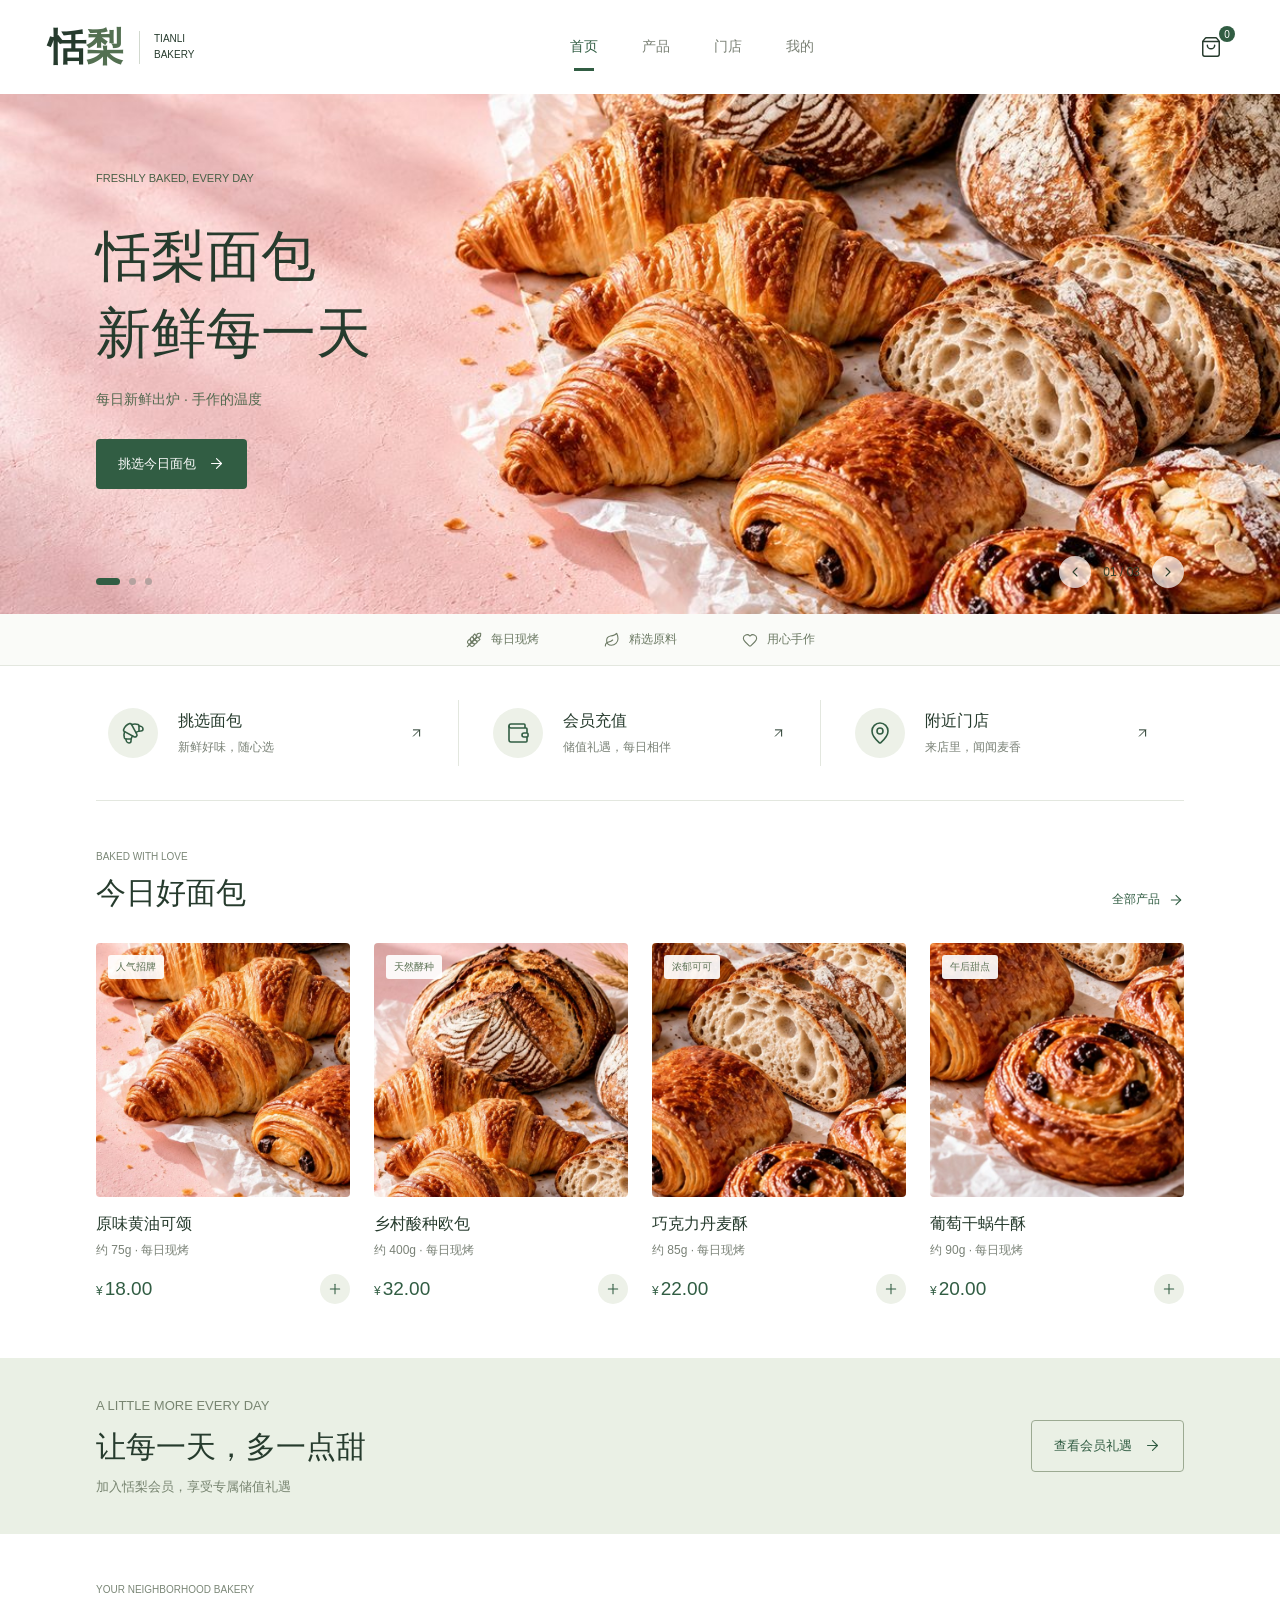
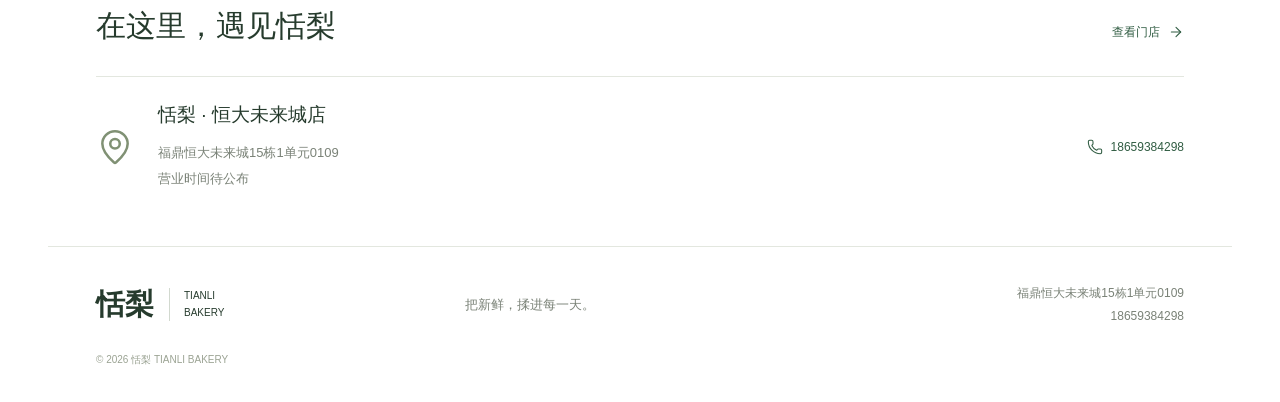
==== site/index.html @ 5294006c "Add interactive Tianli web preview and Pages deployment" ====
<!doctype html>
<html lang="zh-CN">
<head>
  <meta charset="UTF-8">
  <meta name="viewport" content="width=device-width,initial-scale=1">
  <meta name="theme-color" content="#315d43">
  <title>恬梨 · 每日新鲜出炉</title>
  <link rel="stylesheet" href="./preview/styles.css">
  <script src="./miniprogram/data/catalog.js" defer></script>
  <script src="./preview/lucide.js" defer></script>
  <script src="./preview/app.js" defer></script>
</head>
<body>
  <header class="header"><a class="brand" href="#home" aria-label="恬梨首页"><span class="brand-mark">恬<span>梨</span></span><span class="brand-sub">TIANLI<br>BAKERY</span></a><nav aria-label="主导航"><a href="#home" data-nav="home">首页</a><a href="#products" data-nav="products">产品</a><a href="#stores" data-nav="stores">门店</a><a href="#wallet" data-nav="wallet">我的</a></nav><button class="header-bag icon-button" data-action="cart" aria-label="打开购物袋" title="购物袋"><i data-lucide="shopping-bag"></i><span id="bag-count">0</span></button></header>
  <main id="app"></main>
  <footer class="site-footer"><a class="brand" href="#home"><span class="brand-mark">恬梨</span><span class="brand-sub">TIANLI<br>BAKERY</span></a><p>把新鲜，揉进每一天。</p><p class="footer-address">福鼎恒大未来城15栋1单元0109<br><a href="tel:18659384298">18659384298</a></p><span class="footer-small">© 2026 恬梨 TIANLI BAKERY</span></footer>
  <nav class="mobile-nav" aria-label="底部导航"><a href="#home" data-nav="home"><i data-lucide="house"></i><span>首页</span></a><a href="#products" data-nav="products"><i data-lucide="croissant"></i><span>产品</span></a><a href="#stores" data-nav="stores"><i data-lucide="map-pin"></i><span>门店</span></a><a href="#wallet" data-nav="wallet"><i data-lucide="user-round"></i><span>我的</span></a></nav>
  <dialog id="modal"></dialog><div id="toast" role="status" aria-live="polite"></div>
</body>
</html>
---- site/preview/styles.css ----
:root{--green:#315d43;--ink:#263b2d;--muted:#7a8277;--line:#e3e7df;--pink:#f1dbdd}*{box-sizing:border-box}body{margin:0;color:var(--ink);background:#fff;font-family:-apple-system,BlinkMacSystemFont,"PingFang SC","Microsoft YaHei",sans-serif;font-size:15px;letter-spacing:0}button,input{font:inherit}button,a,input{-webkit-tap-highlight-color:transparent}button{cursor:pointer;color:inherit;border:0}a{color:inherit;text-decoration:none}button:disabled{opacity:.45;cursor:not-allowed}button:focus-visible,a:focus-visible,input:focus-visible{outline:3px solid #b7c9ad;outline-offset:4px}svg{width:22px;height:22px;stroke-width:1.6;flex-shrink:0}h1,h2,h3,p{margin:0}h2{font-size:30px;font-weight:500}h3{font-size:17px;font-weight:500}.header{height:94px;display:flex;align-items:center;justify-content:space-between;max-width:1280px;margin:auto;padding:0 48px;gap:24px}.brand{display:flex;align-items:center;gap:15px}.brand-mark{font-family:"Songti SC",SimSun,serif;font-size:38px;font-weight:700;white-space:nowrap}.brand-mark span{color:#547052}.brand-sub{font-size:10px;line-height:1.65;padding-left:14px;border-left:1px solid #d2d9cf}.header nav{display:flex;gap:44px;align-items:center;height:100%}.header nav a{height:100%;display:flex;align-items:center;position:relative;font-size:14px;color:#7a8175}.header nav a.active{color:var(--green)}.header nav a.active:after{content:"";height:3px;position:absolute;background:var(--green);width:20px;bottom:23px;left:calc(50% - 10px)}.header-bag{background:transparent;position:relative}.icon-button{display:flex;align-items:center;justify-content:center;width:42px;height:42px;background:transparent;border-radius:50%}.header-bag span{position:absolute;right:-3px;top:0;background:var(--green);color:white;font-size:10px;border-radius:50%;min-width:16px;height:16px;display:grid;place-items:center}.hero{position:relative;background:#f2dadd;overflow:hidden;height:520px}.hero-image{position:absolute;width:100%;height:100%;object-fit:cover;object-position:center 59%}.hero-inner{max-width:1184px;margin:auto;padding:76px 48px;position:relative;height:100%}.eyebrow{font-size:10px;color:#7b8777;line-height:1.6}.hero .eyebrow{color:#476046;font-size:11px}.hero h1{font-family:"Songti SC",SimSun,serif;font-size:55px;font-weight:500;line-height:1.4;white-space:pre-line;margin:21px 0 19px}.hero p{font-size:14px;color:#52694f;margin-bottom:30px}.primary,.secondary{display:inline-flex;align-items:center;justify-content:center;gap:12px;padding:16px 22px;min-height:48px;border-radius:4px;background:var(--green);color:#fff;font-size:13px}.primary svg,.secondary svg{width:17px;height:17px}.secondary{background:#edf1e9;color:var(--green)}.hero-counter{position:absolute;right:48px;bottom:26px;display:flex;gap:12px;align-items:center;font-size:12px;color:#30412d}.hero-counter button{width:32px;height:32px;background:rgba(255,255,255,.7);border-radius:50%;display:grid;place-items:center}.hero-counter svg{width:16px;height:16px}.hero-dots{display:flex;gap:9px;position:absolute;left:48px;bottom:29px}.hero-dots button{width:7px;height:7px;padding:0;border-radius:50%;background:#b5a29f}.hero-dots button.active{width:24px;border-radius:4px;background:var(--green)}.promise{display:flex;justify-content:center;gap:65px;font-size:12px;color:#6c7a64;min-height:52px;align-items:center;border-bottom:1px solid var(--line);background:#fafbf8}.promise span{display:flex;align-items:center;gap:9px}.promise svg{width:16px;height:16px}.container{max-width:1184px;margin:auto;padding:0 48px}.quick-links{display:grid;grid-template-columns:repeat(3,minmax(0,1fr));padding:34px 0;border-bottom:1px solid var(--line)}.quick-links button{display:flex;align-items:center;gap:20px;background:transparent;text-align:left;padding:8px 34px;border-right:1px solid var(--line)}.quick-links button:first-child{padding-left:12px}.quick-links button:last-child{border:0}.quick-icon{width:50px;height:50px;display:grid;place-items:center;background:#edf1e8;border-radius:50%;flex-shrink:0}.quick-icon svg{width:24px;height:24px;color:var(--green)}.quick-links h3{font-size:16px;margin-bottom:7px}.quick-links p{font-size:12px;color:var(--muted)}.quick-links>button>svg{margin-left:auto;width:15px}.section{padding:48px 0 54px}.section-head{display:flex;align-items:end;justify-content:space-between;margin-bottom:29px;gap:20px}.section-head h2{margin-top:8px}.text-link{display:flex;align-items:center;gap:8px;background:transparent;color:var(--green);font-size:12px;padding:6px 0;white-space:nowrap}.text-link svg{width:16px;height:16px}.product-grid{display:grid;grid-template-columns:repeat(4,minmax(0,1fr));gap:24px}.product{min-width:0}.product-photo{position:relative;overflow:hidden;aspect-ratio:1/1;background:var(--pink);border-radius:4px;margin-bottom:17px;display:block;width:100%;padding:0}.product-photo img{width:100%;height:100%;object-fit:cover;transform:scale(1.75);transition:transform .3s}.product-photo:hover img{transform:scale(1.9)}.product-photo .badge{position:absolute;top:12px;left:12px;z-index:1;background:rgba(255,255,255,.92)}.badge{display:inline-flex;align-items:center;padding:5px 8px;border-radius:3px;font-size:10px;background:#edf1e8;color:#5b7153;white-space:nowrap}.product h3{margin-bottom:7px;font-size:16px}.product p{font-size:12px;color:var(--muted)}.product-bottom{display:flex;justify-content:space-between;align-items:center;margin-top:15px}.price{font-size:19px;color:var(--green);font-weight:500}.price small{font-size:12px;margin-right:2px}.add{width:30px;height:30px;display:grid;place-items:center;border-radius:50%;background:#edf1e8;color:var(--green)}.add svg{width:16px;height:16px}.membership{background:#eaf0e5;padding:38px 0}.membership .container{display:flex;justify-content:space-between;align-items:center;gap:24px}.membership h2{font-family:"Songti SC",SimSun,serif;margin:10px 0;font-size:30px}.membership p{color:#788571;font-size:13px}.membership .primary{background:transparent;border:1px solid #9caa92;color:var(--green)}.store-teaser{display:flex;justify-content:space-between;align-items:center;border-top:1px solid var(--line);padding:25px 0 0;gap:20px}.store-teaser h3{font-size:19px;margin-bottom:12px}.store-teaser p{font-size:13px;color:var(--muted);line-height:2}.store-pin{display:flex;align-items:center;gap:24px}.store-pin>svg{width:38px;height:38px;color:#809174}.site-footer{border-top:1px solid var(--line);padding:35px 48px;max-width:1184px;margin:auto;display:grid;grid-template-columns:1fr 1fr 1fr;gap:20px;align-items:center}.site-footer .brand-mark{font-size:29px}.site-footer>p{font-size:13px;color:var(--muted)}.footer-address{font-size:12px!important;text-align:right;line-height:1.9}.footer-small{grid-column:1/-1;font-size:10px;color:#9ba393;padding-top:6px}.mobile-nav{display:none}.page-title{padding:44px 0 30px}.page-title h1{font-size:32px;font-weight:500;margin:10px 0 15px}.page-title p{color:var(--muted);font-size:13px;line-height:1.8}.catalog-tools{display:flex;justify-content:space-between;align-items:center;gap:24px;margin-bottom:30px;flex-wrap:wrap}.categories{display:flex;gap:8px;overflow:auto;max-width:100%}.categories button{border-radius:4px;padding:13px 18px;background:#f3f5f0;color:#6a7961;font-size:13px;white-space:nowrap}.categories button.active{background:var(--green);color:white}.search-box{display:flex;align-items:center;border:1px solid var(--line);border-radius:4px;padding:0 14px;height:44px;gap:10px}.search-box svg{width:16px;color:#8b9685}.search-box input{border:0;outline:0;max-width:200px;font-size:13px;background:transparent;width:100%}.catalog-section{padding-bottom:60px}.catalog-section .product-grid{row-gap:38px}.results{font-size:12px;color:var(--muted);margin-bottom:25px}.empty{padding:48px 16px;text-align:center;color:var(--muted);font-size:13px;line-height:1.8}.wallet-layout{display:grid;grid-template-columns:1fr 1.1fr;gap:70px;padding-bottom:60px}.member-header{display:flex;gap:14px;align-items:center;margin-bottom:26px}.avatar{width:46px;height:46px;border-radius:50%;background:#e7eee1;display:grid;place-items:center;font-size:20px}.member-header h3{margin-bottom:7px}.member-header p{font-size:12px;color:var(--muted)}.member-header .text-link{margin-left:auto}.balance{background:var(--green);color:#fff;border-radius:6px;padding:30px}.balance-top{display:flex;justify-content:space-between;font-size:12px;gap:15px}.balance-top .eyebrow{color:#c8d4c3}.balance-number{font-size:54px;margin:18px 0}.balance-bottom{font-size:11px;color:#c9d6c4}.wallet-layout h2{font-size:23px}.wallet-layout .section-head{margin-bottom:22px;align-items:center}.plans{display:grid;grid-template-columns:repeat(2,minmax(0,1fr));gap:14px}.plan{border:1px solid var(--line);background:#fff;padding:24px 12px;border-radius:4px;color:var(--green)}.plan.active{border-color:var(--green);background:#eff4ea;box-shadow:inset 0 0 0 1px var(--green)}.plan-amount{display:block;font-size:28px;margin-bottom:8px}.plan-gift{font-size:12px;color:#718469}.plan-note{color:var(--muted);font-size:11px;margin-top:17px;line-height:1.8}.agreement{display:flex;align-items:center;gap:0;flex-wrap:wrap;font-size:12px;color:var(--muted);margin:23px 0}.agreement label{display:flex;align-items:center;gap:6px}.agreement input{accent-color:var(--green);width:15px;height:15px}.agreement .text-link{font-size:12px}.recharge{width:100%}.records-title{margin-top:34px!important}.store-layout{display:grid;grid-template-columns:1fr 1fr;gap:50px;padding-bottom:55px;align-items:start}.store-image{width:100%;aspect-ratio:1.2;object-fit:cover;border-radius:4px}.store-card{padding:12px 0}.store-card h2{font-size:24px;margin-bottom:28px}.store-field{padding:18px 0;border-bottom:1px solid var(--line);line-height:1.8}.store-field span{display:block;font-size:11px;color:var(--muted);margin-bottom:7px}.store-field p{font-size:14px}.store-services{display:flex;gap:8px;margin:20px 0}.store-actions{display:flex;gap:12px;flex-wrap:wrap}.store-actions .primary,.store-actions .secondary{font-size:12px}.cart-summary{position:sticky;bottom:24px;background:var(--green);color:white;display:flex;align-items:center;justify-content:space-between;gap:12px;padding:16px 22px;border-radius:4px;margin:30px 0 0}.cart-summary button{background:transparent;color:white;display:flex;align-items:center;gap:8px}.cart-summary .price{color:white}.cart-summary .text-link{font-size:13px}dialog{border:0;border-radius:8px;width:min(490px,calc(100% - 32px));padding:28px;color:var(--ink);max-height:85vh;overflow-y:auto}dialog::backdrop{background:rgba(21,38,25,.42);backdrop-filter:blur(3px)}.modal-head{display:flex;justify-content:space-between;align-items:center;gap:14px;margin-bottom:22px}.modal-head h2{font-size:22px}.modal-head .icon-button{background:#f2f5ed;flex-shrink:0}.modal-photo{width:100%;aspect-ratio:1.5;object-fit:cover;border-radius:4px}.modal-desc{font-size:14px;color:#6e7d65;line-height:1.9;margin:20px 0}.modal-small{font-size:12px;line-height:1.9;color:var(--muted)}dialog>.primary{width:100%;margin-top:22px}.cart-item{display:flex;justify-content:space-between;align-items:center;gap:14px;padding:18px 0;border-bottom:1px solid var(--line)}.cart-item h3{font-size:14px;margin-bottom:7px}.cart-item p{font-size:12px;color:var(--muted)}.stepper{display:flex;align-items:center;gap:10px}.stepper button{width:30px;height:30px;background:#edf1e8;display:grid;place-items:center;border-radius:3px}.stepper svg{width:14px;height:14px}.cart-total{display:flex;justify-content:space-between;align-items:center;margin-top:24px}.pickup-store{background:#f3f6ee;padding:14px;margin:18px 0;font-size:12px;line-height:1.9;color:#6a7d60}#toast{position:fixed;bottom:105px;left:50%;transform:translateX(-50%);background:#283f2d;color:white;padding:12px 20px;border-radius:4px;font-size:13px;z-index:5;opacity:0;pointer-events:none;transition:opacity .2s;max-width:90%;text-align:center}#toast.visible{opacity:1}body:has(dialog[open]){overflow:hidden}.notice-text{font-size:14px;line-height:1.9;color:#73816b}.checkout-form{display:grid;gap:14px}.checkout-form label{font-size:12px;display:grid;gap:8px;color:#68785f}.checkout-form input{border:1px solid var(--line);padding:13px;border-radius:4px;width:100%;background:#fff}.checkout-form .primary{margin-top:8px}.checkout-note{font-size:11px;color:#8b9486;line-height:1.8}
@media(min-width:1440px){.hero{height:560px}.hero-inner{padding-top:88px}.hero-image{object-position:center 58%}}@media(max-width:900px){.header{padding:0 28px}.container{padding:0 28px}.hero-inner{padding-left:28px;padding-right:28px}.hero-image{object-position:45% center}.hero h1{font-size:48px}.quick-links button{padding:8px 16px;gap:12px}.quick-links p{font-size:10px}.quick-links>button>svg{display:none}.product-grid{gap:18px}.wallet-layout{gap:32px}.site-footer{padding:30px 28px}.hero-dots{left:28px}.hero-counter{right:28px}.store-layout{gap:26px}}
@media(max-width:600px){body{padding-bottom:72px}.header{height:78px;padding:0 22px}.header .brand-mark{font-size:32px}.header .brand-sub{font-size:9px}.header nav{display:none}.hero{height:460px}.hero-image{object-position:43% center}.hero-inner{padding:42px 22px}.hero h1{font-size:40px;line-height:1.45;margin:21px 0 17px}.hero .eyebrow{font-size:9px;max-width:180px}.hero p{font-size:11px;max-width:190px;line-height:1.9;margin-bottom:22px}.hero .primary{padding:13px 17px;font-size:11px;min-height:44px}.hero-dots{left:22px;bottom:24px}.hero-counter{right:22px;bottom:16px}.hero-counter button{width:29px;height:29px}.promise{gap:23px;font-size:10px;height:48px}.promise svg{width:14px;height:14px}.promise span{gap:6px}.container{padding:0 22px}.quick-links{padding:22px 0}.quick-links button{flex-direction:column;gap:9px;text-align:center;padding:4px 6px!important}.quick-links .quick-icon{width:40px;height:40px}.quick-icon svg{width:21px;height:21px}.quick-links h3{font-size:13px;margin-bottom:5px}.quick-links p{font-size:9px;line-height:1.6}.section{padding:30px 0 34px}.section-head{margin-bottom:22px}.section-head h2{font-size:23px;margin-top:6px}.eyebrow{font-size:8px}.text-link{font-size:11px}.product-grid{grid-template-columns:repeat(2,minmax(0,1fr));gap:24px 16px}.product-photo{margin-bottom:13px}.product-photo .badge{top:8px;left:8px;font-size:9px;padding:4px 6px}.product h3{font-size:14px;line-height:1.5}.product p{font-size:10px}.product-bottom{margin-top:10px}.price{font-size:17px}.add{width:29px;height:29px}.membership{padding:27px 0}.membership .container{display:block}.membership h2{font-size:24px}.membership p{font-size:11px;line-height:1.8}.membership .primary{margin-top:20px;min-height:40px;font-size:11px;padding:11px 16px}.store-teaser{align-items:start}.store-pin{gap:13px}.store-pin>svg{width:25px;height:25px}.store-teaser h3{font-size:15px}.store-teaser p{font-size:11px}.store-teaser>.text-link{display:none}.site-footer{padding:28px 22px;display:flex;flex-wrap:wrap;gap:18px}.site-footer .brand{width:100%}.site-footer>p{font-size:11px}.footer-address{text-align:left;font-size:10px!important}.footer-small{width:100%}.mobile-nav{position:fixed;bottom:0;left:0;width:100%;height:calc(64px + env(safe-area-inset-bottom));background:rgba(255,255,255,.98);border-top:1px solid var(--line);display:flex;justify-content:space-around;z-index:3;padding-bottom:env(safe-area-inset-bottom)}.mobile-nav a{display:flex;flex-direction:column;align-items:center;justify-content:center;gap:5px;font-size:10px;width:25%;color:#8c9585}.mobile-nav svg{width:21px;height:21px}.mobile-nav a.active{color:var(--green)}.page-title{padding:28px 0}.page-title h1{font-size:27px;margin:10px 0 12px}.page-title p{font-size:12px}.catalog-tools{gap:17px;flex-direction:column-reverse;align-items:stretch}.search-box input{max-width:none}.categories{gap:8px}.categories button{font-size:11px;padding:11px 13px;flex-shrink:0}.catalog-section{padding-bottom:28px}.results{font-size:11px}.cart-summary{bottom:82px;padding:14px 15px}.wallet-layout{grid-template-columns:1fr;gap:32px;padding-bottom:36px}.member-header{margin-bottom:22px}.member-header h3{font-size:15px}.member-header p{font-size:11px}.balance{padding:25px}.balance-number{font-size:47px}.wallet-layout h2{font-size:22px}.wallet-layout .section-head{margin-bottom:20px}.store-layout{grid-template-columns:1fr;gap:20px;padding-bottom:32px}.store-image{aspect-ratio:1.6}.store-card{padding:0}.store-card h2{font-size:22px}.store-field{padding:15px 0}.store-field p{font-size:13px}.store-services{margin:19px 0}.store-actions{gap:10px}.store-actions .primary,.store-actions .secondary{padding:14px 17px;font-size:11px}.store-actions .text-link{font-size:10px}dialog{padding:22px;max-height:82vh}.modal-head h2{font-size:20px}.cart-item h3{font-size:13px}.hero-counter span{font-size:10px}}
@media(prefers-reduced-motion:reduce){*{scroll-behavior:auto!important;transition:none!important}.product-photo:hover img{transform:scale(1.75)}}
/* Keep mobile headlines over the poster's quiet pink area. */
@media(max-width:600px){.hero-image{object-position:left center}.hero p{max-width:200px}.hero h1{font-size:38px}.hero{height:430px}}
.product-photo img{transform:none}.product-photo:hover img{transform:scale(1.04)}
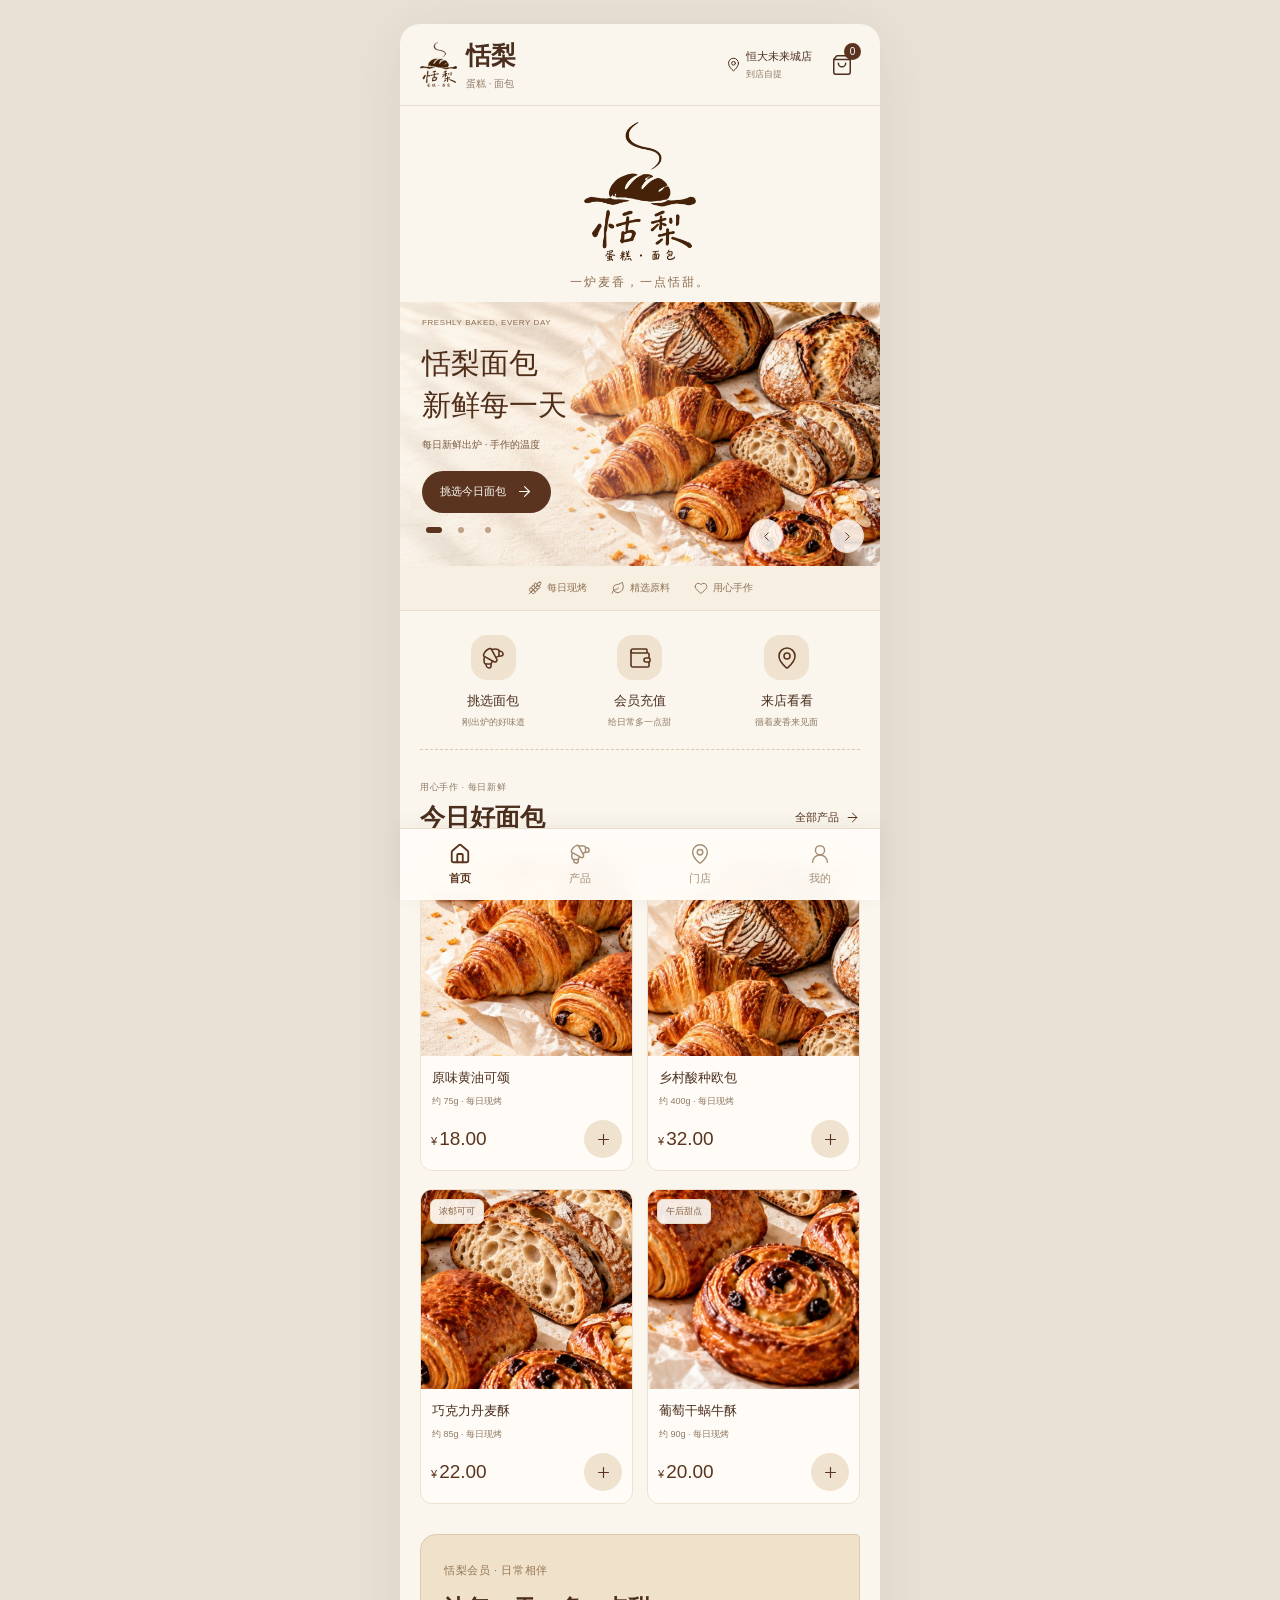
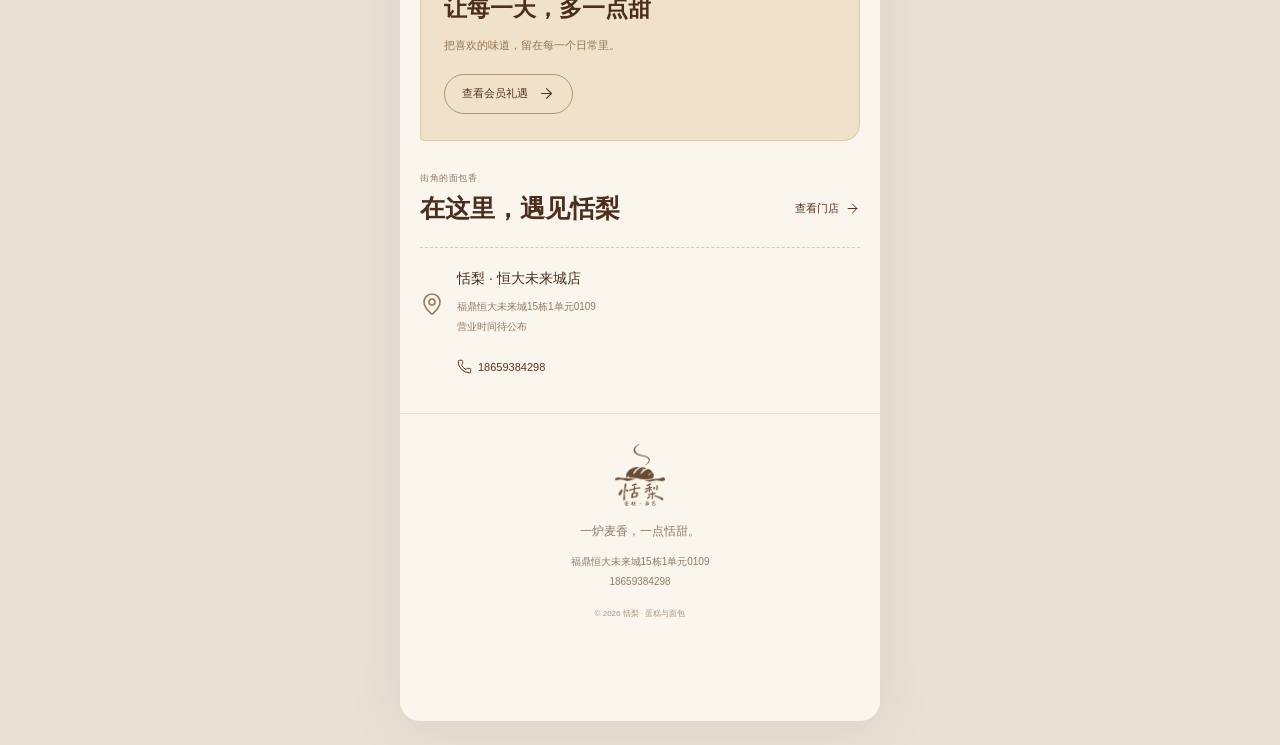
==== commit 014d2035: "Apply Tianli logo and cream cocoa mobile design" ====
--- a/site/index.html
+++ b/site/index.html
@@ -3,7 +3,7 @@
 <head>
   <meta charset="UTF-8">
   <meta name="viewport" content="width=device-width,initial-scale=1">
-  <meta name="theme-color" content="#315d43">
+  <meta name="theme-color" content="#faf6ed">
   <title>恬梨 · 每日新鲜出炉</title>
   <link rel="stylesheet" href="./preview/styles.css">
   <script src="./miniprogram/data/catalog.js" defer></script>
@@ -11,9 +11,9 @@
   <script src="./preview/app.js" defer></script>
 </head>
 <body>
-  <header class="header"><a class="brand" href="#home" aria-label="恬梨首页"><span class="brand-mark">恬<span>梨</span></span><span class="brand-sub">TIANLI<br>BAKERY</span></a><nav aria-label="主导航"><a href="#home" data-nav="home">首页</a><a href="#products" data-nav="products">产品</a><a href="#stores" data-nav="stores">门店</a><a href="#wallet" data-nav="wallet">我的</a></nav><button class="header-bag icon-button" data-action="cart" aria-label="打开购物袋" title="购物袋"><i data-lucide="shopping-bag"></i><span id="bag-count">0</span></button></header>
+  <header class="header"><a class="brand" href="#home" aria-label="恬梨首页"><img class="header-logo" src="./miniprogram/assets/logo.png" alt="恬梨蛋糕面包 Logo"><span class="brand-name">恬梨<small>蛋糕 · 面包</small></span></a><button class="header-store" data-action="stores"><i data-lucide="map-pin"></i><span>恒大未来城店<small>到店自提</small></span></button><button class="header-bag icon-button" data-action="cart" aria-label="打开购物袋" title="购物袋"><i data-lucide="shopping-bag"></i><span id="bag-count">0</span></button></header>
   <main id="app"></main>
-  <footer class="site-footer"><a class="brand" href="#home"><span class="brand-mark">恬梨</span><span class="brand-sub">TIANLI<br>BAKERY</span></a><p>把新鲜，揉进每一天。</p><p class="footer-address">福鼎恒大未来城15栋1单元0109<br><a href="tel:18659384298">18659384298</a></p><span class="footer-small">© 2026 恬梨 TIANLI BAKERY</span></footer>
+  <footer class="site-footer"><a class="brand" href="#home"><img class="footer-logo" src="./miniprogram/assets/logo.png" alt="恬梨蛋糕面包"></a><p>一炉麦香，一点恬甜。</p><p class="footer-address">福鼎恒大未来城15栋1单元0109<br><a href="tel:18659384298">18659384298</a></p><span class="footer-small">© 2026 恬梨 · 蛋糕与面包</span></footer>
   <nav class="mobile-nav" aria-label="底部导航"><a href="#home" data-nav="home"><i data-lucide="house"></i><span>首页</span></a><a href="#products" data-nav="products"><i data-lucide="croissant"></i><span>产品</span></a><a href="#stores" data-nav="stores"><i data-lucide="map-pin"></i><span>门店</span></a><a href="#wallet" data-nav="wallet"><i data-lucide="user-round"></i><span>我的</span></a></nav>
   <dialog id="modal"></dialog><div id="toast" role="status" aria-live="polite"></div>
 </body>
--- a/site/preview/styles.css
+++ b/site/preview/styles.css
@@ -1,7 +1,189 @@
-:root{--green:#315d43;--ink:#263b2d;--muted:#7a8277;--line:#e3e7df;--pink:#f1dbdd}*{box-sizing:border-box}body{margin:0;color:var(--ink);background:#fff;font-family:-apple-system,BlinkMacSystemFont,"PingFang SC","Microsoft YaHei",sans-serif;font-size:15px;letter-spacing:0}button,input{font:inherit}button,a,input{-webkit-tap-highlight-color:transparent}button{cursor:pointer;color:inherit;border:0}a{color:inherit;text-decoration:none}button:disabled{opacity:.45;cursor:not-allowed}button:focus-visible,a:focus-visible,input:focus-visible{outline:3px solid #b7c9ad;outline-offset:4px}svg{width:22px;height:22px;stroke-width:1.6;flex-shrink:0}h1,h2,h3,p{margin:0}h2{font-size:30px;font-weight:500}h3{font-size:17px;font-weight:500}.header{height:94px;display:flex;align-items:center;justify-content:space-between;max-width:1280px;margin:auto;padding:0 48px;gap:24px}.brand{display:flex;align-items:center;gap:15px}.brand-mark{font-family:"Songti SC",SimSun,serif;font-size:38px;font-weight:700;white-space:nowrap}.brand-mark span{color:#547052}.brand-sub{font-size:10px;line-height:1.65;padding-left:14px;border-left:1px solid #d2d9cf}.header nav{display:flex;gap:44px;align-items:center;height:100%}.header nav a{height:100%;display:flex;align-items:center;position:relative;font-size:14px;color:#7a8175}.header nav a.active{color:var(--green)}.header nav a.active:after{content:"";height:3px;position:absolute;background:var(--green);width:20px;bottom:23px;left:calc(50% - 10px)}.header-bag{background:transparent;position:relative}.icon-button{display:flex;align-items:center;justify-content:center;width:42px;height:42px;background:transparent;border-radius:50%}.header-bag span{position:absolute;right:-3px;top:0;background:var(--green);color:white;font-size:10px;border-radius:50%;min-width:16px;height:16px;display:grid;place-items:center}.hero{position:relative;background:#f2dadd;overflow:hidden;height:520px}.hero-image{position:absolute;width:100%;height:100%;object-fit:cover;object-position:center 59%}.hero-inner{max-width:1184px;margin:auto;padding:76px 48px;position:relative;height:100%}.eyebrow{font-size:10px;color:#7b8777;line-height:1.6}.hero .eyebrow{color:#476046;font-size:11px}.hero h1{font-family:"Songti SC",SimSun,serif;font-size:55px;font-weight:500;line-height:1.4;white-space:pre-line;margin:21px 0 19px}.hero p{font-size:14px;color:#52694f;margin-bottom:30px}.primary,.secondary{display:inline-flex;align-items:center;justify-content:center;gap:12px;padding:16px 22px;min-height:48px;border-radius:4px;background:var(--green);color:#fff;font-size:13px}.primary svg,.secondary svg{width:17px;height:17px}.secondary{background:#edf1e9;color:var(--green)}.hero-counter{position:absolute;right:48px;bottom:26px;display:flex;gap:12px;align-items:center;font-size:12px;color:#30412d}.hero-counter button{width:32px;height:32px;background:rgba(255,255,255,.7);border-radius:50%;display:grid;place-items:center}.hero-counter svg{width:16px;height:16px}.hero-dots{display:flex;gap:9px;position:absolute;left:48px;bottom:29px}.hero-dots button{width:7px;height:7px;padding:0;border-radius:50%;background:#b5a29f}.hero-dots button.active{width:24px;border-radius:4px;background:var(--green)}.promise{display:flex;justify-content:center;gap:65px;font-size:12px;color:#6c7a64;min-height:52px;align-items:center;border-bottom:1px solid var(--line);background:#fafbf8}.promise span{display:flex;align-items:center;gap:9px}.promise svg{width:16px;height:16px}.container{max-width:1184px;margin:auto;padding:0 48px}.quick-links{display:grid;grid-template-columns:repeat(3,minmax(0,1fr));padding:34px 0;border-bottom:1px solid var(--line)}.quick-links button{display:flex;align-items:center;gap:20px;background:transparent;text-align:left;padding:8px 34px;border-right:1px solid var(--line)}.quick-links button:first-child{padding-left:12px}.quick-links button:last-child{border:0}.quick-icon{width:50px;height:50px;display:grid;place-items:center;background:#edf1e8;border-radius:50%;flex-shrink:0}.quick-icon svg{width:24px;height:24px;color:var(--green)}.quick-links h3{font-size:16px;margin-bottom:7px}.quick-links p{font-size:12px;color:var(--muted)}.quick-links>button>svg{margin-left:auto;width:15px}.section{padding:48px 0 54px}.section-head{display:flex;align-items:end;justify-content:space-between;margin-bottom:29px;gap:20px}.section-head h2{margin-top:8px}.text-link{display:flex;align-items:center;gap:8px;background:transparent;color:var(--green);font-size:12px;padding:6px 0;white-space:nowrap}.text-link svg{width:16px;height:16px}.product-grid{display:grid;grid-template-columns:repeat(4,minmax(0,1fr));gap:24px}.product{min-width:0}.product-photo{position:relative;overflow:hidden;aspect-ratio:1/1;background:var(--pink);border-radius:4px;margin-bottom:17px;display:block;width:100%;padding:0}.product-photo img{width:100%;height:100%;object-fit:cover;transform:scale(1.75);transition:transform .3s}.product-photo:hover img{transform:scale(1.9)}.product-photo .badge{position:absolute;top:12px;left:12px;z-index:1;background:rgba(255,255,255,.92)}.badge{display:inline-flex;align-items:center;padding:5px 8px;border-radius:3px;font-size:10px;background:#edf1e8;color:#5b7153;white-space:nowrap}.product h3{margin-bottom:7px;font-size:16px}.product p{font-size:12px;color:var(--muted)}.product-bottom{display:flex;justify-content:space-between;align-items:center;margin-top:15px}.price{font-size:19px;color:var(--green);font-weight:500}.price small{font-size:12px;margin-right:2px}.add{width:30px;height:30px;display:grid;place-items:center;border-radius:50%;background:#edf1e8;color:var(--green)}.add svg{width:16px;height:16px}.membership{background:#eaf0e5;padding:38px 0}.membership .container{display:flex;justify-content:space-between;align-items:center;gap:24px}.membership h2{font-family:"Songti SC",SimSun,serif;margin:10px 0;font-size:30px}.membership p{color:#788571;font-size:13px}.membership .primary{background:transparent;border:1px solid #9caa92;color:var(--green)}.store-teaser{display:flex;justify-content:space-between;align-items:center;border-top:1px solid var(--line);padding:25px 0 0;gap:20px}.store-teaser h3{font-size:19px;margin-bottom:12px}.store-teaser p{font-size:13px;color:var(--muted);line-height:2}.store-pin{display:flex;align-items:center;gap:24px}.store-pin>svg{width:38px;height:38px;color:#809174}.site-footer{border-top:1px solid var(--line);padding:35px 48px;max-width:1184px;margin:auto;display:grid;grid-template-columns:1fr 1fr 1fr;gap:20px;align-items:center}.site-footer .brand-mark{font-size:29px}.site-footer>p{font-size:13px;color:var(--muted)}.footer-address{font-size:12px!important;text-align:right;line-height:1.9}.footer-small{grid-column:1/-1;font-size:10px;color:#9ba393;padding-top:6px}.mobile-nav{display:none}.page-title{padding:44px 0 30px}.page-title h1{font-size:32px;font-weight:500;margin:10px 0 15px}.page-title p{color:var(--muted);font-size:13px;line-height:1.8}.catalog-tools{display:flex;justify-content:space-between;align-items:center;gap:24px;margin-bottom:30px;flex-wrap:wrap}.categories{display:flex;gap:8px;overflow:auto;max-width:100%}.categories button{border-radius:4px;padding:13px 18px;background:#f3f5f0;color:#6a7961;font-size:13px;white-space:nowrap}.categories button.active{background:var(--green);color:white}.search-box{display:flex;align-items:center;border:1px solid var(--line);border-radius:4px;padding:0 14px;height:44px;gap:10px}.search-box svg{width:16px;color:#8b9685}.search-box input{border:0;outline:0;max-width:200px;font-size:13px;background:transparent;width:100%}.catalog-section{padding-bottom:60px}.catalog-section .product-grid{row-gap:38px}.results{font-size:12px;color:var(--muted);margin-bottom:25px}.empty{padding:48px 16px;text-align:center;color:var(--muted);font-size:13px;line-height:1.8}.wallet-layout{display:grid;grid-template-columns:1fr 1.1fr;gap:70px;padding-bottom:60px}.member-header{display:flex;gap:14px;align-items:center;margin-bottom:26px}.avatar{width:46px;height:46px;border-radius:50%;background:#e7eee1;display:grid;place-items:center;font-size:20px}.member-header h3{margin-bottom:7px}.member-header p{font-size:12px;color:var(--muted)}.member-header .text-link{margin-left:auto}.balance{background:var(--green);color:#fff;border-radius:6px;padding:30px}.balance-top{display:flex;justify-content:space-between;font-size:12px;gap:15px}.balance-top .eyebrow{color:#c8d4c3}.balance-number{font-size:54px;margin:18px 0}.balance-bottom{font-size:11px;color:#c9d6c4}.wallet-layout h2{font-size:23px}.wallet-layout .section-head{margin-bottom:22px;align-items:center}.plans{display:grid;grid-template-columns:repeat(2,minmax(0,1fr));gap:14px}.plan{border:1px solid var(--line);background:#fff;padding:24px 12px;border-radius:4px;color:var(--green)}.plan.active{border-color:var(--green);background:#eff4ea;box-shadow:inset 0 0 0 1px var(--green)}.plan-amount{display:block;font-size:28px;margin-bottom:8px}.plan-gift{font-size:12px;color:#718469}.plan-note{color:var(--muted);font-size:11px;margin-top:17px;line-height:1.8}.agreement{display:flex;align-items:center;gap:0;flex-wrap:wrap;font-size:12px;color:var(--muted);margin:23px 0}.agreement label{display:flex;align-items:center;gap:6px}.agreement input{accent-color:var(--green);width:15px;height:15px}.agreement .text-link{font-size:12px}.recharge{width:100%}.records-title{margin-top:34px!important}.store-layout{display:grid;grid-template-columns:1fr 1fr;gap:50px;padding-bottom:55px;align-items:start}.store-image{width:100%;aspect-ratio:1.2;object-fit:cover;border-radius:4px}.store-card{padding:12px 0}.store-card h2{font-size:24px;margin-bottom:28px}.store-field{padding:18px 0;border-bottom:1px solid var(--line);line-height:1.8}.store-field span{display:block;font-size:11px;color:var(--muted);margin-bottom:7px}.store-field p{font-size:14px}.store-services{display:flex;gap:8px;margin:20px 0}.store-actions{display:flex;gap:12px;flex-wrap:wrap}.store-actions .primary,.store-actions .secondary{font-size:12px}.cart-summary{position:sticky;bottom:24px;background:var(--green);color:white;display:flex;align-items:center;justify-content:space-between;gap:12px;padding:16px 22px;border-radius:4px;margin:30px 0 0}.cart-summary button{background:transparent;color:white;display:flex;align-items:center;gap:8px}.cart-summary .price{color:white}.cart-summary .text-link{font-size:13px}dialog{border:0;border-radius:8px;width:min(490px,calc(100% - 32px));padding:28px;color:var(--ink);max-height:85vh;overflow-y:auto}dialog::backdrop{background:rgba(21,38,25,.42);backdrop-filter:blur(3px)}.modal-head{display:flex;justify-content:space-between;align-items:center;gap:14px;margin-bottom:22px}.modal-head h2{font-size:22px}.modal-head .icon-button{background:#f2f5ed;flex-shrink:0}.modal-photo{width:100%;aspect-ratio:1.5;object-fit:cover;border-radius:4px}.modal-desc{font-size:14px;color:#6e7d65;line-height:1.9;margin:20px 0}.modal-small{font-size:12px;line-height:1.9;color:var(--muted)}dialog>.primary{width:100%;margin-top:22px}.cart-item{display:flex;justify-content:space-between;align-items:center;gap:14px;padding:18px 0;border-bottom:1px solid var(--line)}.cart-item h3{font-size:14px;margin-bottom:7px}.cart-item p{font-size:12px;color:var(--muted)}.stepper{display:flex;align-items:center;gap:10px}.stepper button{width:30px;height:30px;background:#edf1e8;display:grid;place-items:center;border-radius:3px}.stepper svg{width:14px;height:14px}.cart-total{display:flex;justify-content:space-between;align-items:center;margin-top:24px}.pickup-store{background:#f3f6ee;padding:14px;margin:18px 0;font-size:12px;line-height:1.9;color:#6a7d60}#toast{position:fixed;bottom:105px;left:50%;transform:translateX(-50%);background:#283f2d;color:white;padding:12px 20px;border-radius:4px;font-size:13px;z-index:5;opacity:0;pointer-events:none;transition:opacity .2s;max-width:90%;text-align:center}#toast.visible{opacity:1}body:has(dialog[open]){overflow:hidden}.notice-text{font-size:14px;line-height:1.9;color:#73816b}.checkout-form{display:grid;gap:14px}.checkout-form label{font-size:12px;display:grid;gap:8px;color:#68785f}.checkout-form input{border:1px solid var(--line);padding:13px;border-radius:4px;width:100%;background:#fff}.checkout-form .primary{margin-top:8px}.checkout-note{font-size:11px;color:#8b9486;line-height:1.8}
-@media(min-width:1440px){.hero{height:560px}.hero-inner{padding-top:88px}.hero-image{object-position:center 58%}}@media(max-width:900px){.header{padding:0 28px}.container{padding:0 28px}.hero-inner{padding-left:28px;padding-right:28px}.hero-image{object-position:45% center}.hero h1{font-size:48px}.quick-links button{padding:8px 16px;gap:12px}.quick-links p{font-size:10px}.quick-links>button>svg{display:none}.product-grid{gap:18px}.wallet-layout{gap:32px}.site-footer{padding:30px 28px}.hero-dots{left:28px}.hero-counter{right:28px}.store-layout{gap:26px}}
-@media(max-width:600px){body{padding-bottom:72px}.header{height:78px;padding:0 22px}.header .brand-mark{font-size:32px}.header .brand-sub{font-size:9px}.header nav{display:none}.hero{height:460px}.hero-image{object-position:43% center}.hero-inner{padding:42px 22px}.hero h1{font-size:40px;line-height:1.45;margin:21px 0 17px}.hero .eyebrow{font-size:9px;max-width:180px}.hero p{font-size:11px;max-width:190px;line-height:1.9;margin-bottom:22px}.hero .primary{padding:13px 17px;font-size:11px;min-height:44px}.hero-dots{left:22px;bottom:24px}.hero-counter{right:22px;bottom:16px}.hero-counter button{width:29px;height:29px}.promise{gap:23px;font-size:10px;height:48px}.promise svg{width:14px;height:14px}.promise span{gap:6px}.container{padding:0 22px}.quick-links{padding:22px 0}.quick-links button{flex-direction:column;gap:9px;text-align:center;padding:4px 6px!important}.quick-links .quick-icon{width:40px;height:40px}.quick-icon svg{width:21px;height:21px}.quick-links h3{font-size:13px;margin-bottom:5px}.quick-links p{font-size:9px;line-height:1.6}.section{padding:30px 0 34px}.section-head{margin-bottom:22px}.section-head h2{font-size:23px;margin-top:6px}.eyebrow{font-size:8px}.text-link{font-size:11px}.product-grid{grid-template-columns:repeat(2,minmax(0,1fr));gap:24px 16px}.product-photo{margin-bottom:13px}.product-photo .badge{top:8px;left:8px;font-size:9px;padding:4px 6px}.product h3{font-size:14px;line-height:1.5}.product p{font-size:10px}.product-bottom{margin-top:10px}.price{font-size:17px}.add{width:29px;height:29px}.membership{padding:27px 0}.membership .container{display:block}.membership h2{font-size:24px}.membership p{font-size:11px;line-height:1.8}.membership .primary{margin-top:20px;min-height:40px;font-size:11px;padding:11px 16px}.store-teaser{align-items:start}.store-pin{gap:13px}.store-pin>svg{width:25px;height:25px}.store-teaser h3{font-size:15px}.store-teaser p{font-size:11px}.store-teaser>.text-link{display:none}.site-footer{padding:28px 22px;display:flex;flex-wrap:wrap;gap:18px}.site-footer .brand{width:100%}.site-footer>p{font-size:11px}.footer-address{text-align:left;font-size:10px!important}.footer-small{width:100%}.mobile-nav{position:fixed;bottom:0;left:0;width:100%;height:calc(64px + env(safe-area-inset-bottom));background:rgba(255,255,255,.98);border-top:1px solid var(--line);display:flex;justify-content:space-around;z-index:3;padding-bottom:env(safe-area-inset-bottom)}.mobile-nav a{display:flex;flex-direction:column;align-items:center;justify-content:center;gap:5px;font-size:10px;width:25%;color:#8c9585}.mobile-nav svg{width:21px;height:21px}.mobile-nav a.active{color:var(--green)}.page-title{padding:28px 0}.page-title h1{font-size:27px;margin:10px 0 12px}.page-title p{font-size:12px}.catalog-tools{gap:17px;flex-direction:column-reverse;align-items:stretch}.search-box input{max-width:none}.categories{gap:8px}.categories button{font-size:11px;padding:11px 13px;flex-shrink:0}.catalog-section{padding-bottom:28px}.results{font-size:11px}.cart-summary{bottom:82px;padding:14px 15px}.wallet-layout{grid-template-columns:1fr;gap:32px;padding-bottom:36px}.member-header{margin-bottom:22px}.member-header h3{font-size:15px}.member-header p{font-size:11px}.balance{padding:25px}.balance-number{font-size:47px}.wallet-layout h2{font-size:22px}.wallet-layout .section-head{margin-bottom:20px}.store-layout{grid-template-columns:1fr;gap:20px;padding-bottom:32px}.store-image{aspect-ratio:1.6}.store-card{padding:0}.store-card h2{font-size:22px}.store-field{padding:15px 0}.store-field p{font-size:13px}.store-services{margin:19px 0}.store-actions{gap:10px}.store-actions .primary,.store-actions .secondary{padding:14px 17px;font-size:11px}.store-actions .text-link{font-size:10px}dialog{padding:22px;max-height:82vh}.modal-head h2{font-size:20px}.cart-item h3{font-size:13px}.hero-counter span{font-size:10px}}
-@media(prefers-reduced-motion:reduce){*{scroll-behavior:auto!important;transition:none!important}.product-photo:hover img{transform:scale(1.75)}}
-/* Keep mobile headlines over the poster's quiet pink area. */
-@media(max-width:600px){.hero-image{object-position:left center}.hero p{max-width:200px}.hero h1{font-size:38px}.hero{height:430px}}
-.product-photo img{transform:none}.product-photo:hover img{transform:scale(1.04)}
+:root {
+  --brown: #5a341e;
+  --ink: #4b2e1e;
+  --muted: #907a65;
+  --line: #e8ddce;
+  --cream: #faf6ed;
+  --paper: #fffcf7;
+  --sand: #f0e5d5;
+}
+* { box-sizing: border-box; }
+html { background: #e9e1d5; }
+body { max-width: 480px; margin: 24px auto; padding-bottom: calc(82px + env(safe-area-inset-bottom)); color: var(--ink); background: var(--cream); font: 14px -apple-system,BlinkMacSystemFont,"PingFang SC","Microsoft YaHei",sans-serif; box-shadow: 0 8px 60px #4b2e1e14; border-radius: 20px; overflow-x: clip; }
+button,input { font: inherit; }
+button,a,input { -webkit-tap-highlight-color: transparent; }
+button { cursor: pointer; color: inherit; border: 0; }
+a { color: inherit; text-decoration: none; }
+button:disabled { opacity: .5; cursor: not-allowed; }
+button:focus-visible,a:focus-visible,input:focus-visible { outline: 3px solid #c2a78b; outline-offset: 4px; }
+svg { width: 22px; height: 22px; stroke-width: 1.6; flex-shrink: 0; }
+h1,h2,h3,p { margin: 0; }
+h2 { font: 600 25px "Songti SC",SimSun,serif; }
+h3 { font-size: 15px; font-weight: 500; }
+.header { height: 82px; padding: 12px 20px; display: flex; align-items: center; gap: 12px; border-bottom: 1px solid var(--line); }
+.brand { display: flex; align-items: center; gap: 9px; }
+.header-logo { width: 37px; height: 54px; object-fit: contain; }
+.brand-name { font: 600 25px "Songti SC",SimSun,serif; white-space: nowrap; }
+.brand-name small { display: block; font: 10px -apple-system,BlinkMacSystemFont,"PingFang SC",sans-serif; color: var(--muted); margin-top: 5px; }
+.header-store { display: flex; gap: 5px; align-items: center; background: transparent; margin-left: auto; font-size: 11px; padding: 0; text-align: left; min-height: 44px; }
+.header-store svg { width: 15px; height: 15px; }
+.header-store small { display: block; font-size: 9px; color: var(--muted); margin-top: 4px; }
+.icon-button { display: grid; place-items: center; width: 44px; height: 44px; border-radius: 50%; background: transparent; flex-shrink: 0; }
+.header-bag { position: relative; width: 36px; }
+.header-bag span { position: absolute; right: -1px; top: 0; background: var(--brown); color: white; font-size: 10px; min-width: 17px; height: 17px; border-radius: 50%; display: grid; place-items: center; }
+.hero { position: relative; height: 460px; overflow: hidden; background: var(--cream); }
+.hero-brand { position: absolute; top: 16px; left: 0; width: 100%; display: flex; flex-direction: column; align-items: center; gap: 13px; z-index: 1; }
+.hero-brand img { width: 112px; height: 139px; object-fit: contain; }
+.hero-brand p { color: #8d6c50; font-family: "Songti SC",SimSun,serif; font-size: 12px; letter-spacing: 2px; }
+.hero-image { position: absolute; bottom: 0; width: 100%; height: 264px; object-fit: cover; object-position: left center; }
+.hero::after { content: ''; position: absolute; bottom: 0; left: 0; width: 100%; height: 264px; background: linear-gradient(90deg,#faf6edb8,#faf6ed50 37%,transparent 65%); pointer-events: none; z-index: 1; }
+.hero-inner { position: relative; z-index: 2; height: 100%; padding: 211px 22px 0; }
+.eyebrow { color: var(--muted); font-size: 9px; line-height: 1.6; letter-spacing: .6px; }
+.hero .eyebrow { color: #8a6c52; font-size: 8px; max-width: 210px; }
+.hero h1 { font: 500 29px/1.45 "Songti SC",SimSun,serif; white-space: pre-line; margin: 12px 0 10px; color: #4f2d19; }
+.hero-inner p:not(.eyebrow) { font-size: 10px; line-height: 1.8; color: #795b43; max-width: 220px; margin-bottom: 17px; }
+.primary,.secondary { display: inline-flex; align-items: center; justify-content: center; gap: 10px; padding: 14px 20px; min-height: 46px; border-radius: 24px; background: var(--brown); color: var(--paper); font-size: 12px; }
+.primary svg,.secondary svg { width: 17px; height: 17px; }
+.secondary { background: var(--sand); color: var(--brown); }
+.hero .primary { min-height: 42px; padding: 12px 18px; font-size: 11px; }
+.hero-counter { position: absolute; right: 16px; bottom: 13px; display: flex; align-items: center; gap: 8px; color: var(--brown); font-size: 10px; }
+.hero-counter button { width: 34px; height: 34px; background: #fffcf7d9; border: 1px solid #e7d5c3; border-radius: 50%; display: grid; place-items: center; }
+.hero-counter svg { width: 15px; height: 15px; }
+.hero-dots { position: absolute; left: 22px; bottom: 23px; display: flex; gap: 2px; }
+.hero-dots button { width: 25px; height: 26px; padding: 9px; background: transparent; border-radius: 20px; }
+.hero-dots button::after { content: ''; display: block; background: #bfa186; border-radius: 50%; width: 6px; height: 6px; }
+.hero-dots button.active::after { background: var(--brown); width: 16px; border-radius: 3px; margin-left: -5px; }
+.promise { display: flex; align-items: center; justify-content: center; gap: 24px; min-height: 45px; background: #f6efe2; border-bottom: 1px solid var(--line); color: #907254; font-size: 10px; }
+.promise span { display: flex; align-items: center; gap: 5px; }
+.promise svg { width: 14px; height: 14px; }
+.container { padding: 0 20px; width: 100%; }
+.quick-links { display: grid; grid-template-columns: repeat(3,minmax(0,1fr)); padding: 24px 0 20px; border-bottom: 1px dashed #dac7ad; }
+.quick-links button { display: flex; flex-direction: column; align-items: center; gap: 12px; background: transparent; padding: 0 4px; text-align: center; }
+.quick-links>button>svg { display: none; }
+.quick-icon { width: 45px; height: 45px; border-radius: 16px; background: #efe2cf; display: grid; place-items: center; color: var(--brown); }
+.quick-icon svg { width: 24px; height: 24px; }
+.quick-links h3 { font-size: 13px; margin-bottom: 6px; }
+.quick-links p { color: var(--muted); font-size: 9px; }
+.section { padding: 30px 0; }
+.section-head { display: flex; justify-content: space-between; align-items: end; gap: 12px; margin-bottom: 22px; }
+.section-head h2 { margin-top: 7px; }
+.text-link { display: inline-flex; align-items: center; gap: 6px; background: transparent; padding: 9px 0; font-size: 11px; color: var(--brown); white-space: nowrap; }
+.text-link svg { width: 15px; height: 15px; }
+.product-grid { display: grid; grid-template-columns: repeat(2,minmax(0,1fr)); gap: 18px 14px; }
+.product { min-width: 0; background: var(--paper); border: 1px solid #ede1d2; border-radius: 12px; overflow: hidden; padding-bottom: 12px; }
+.product-photo { position: relative; display: block; width: 100%; padding: 0; overflow: hidden; aspect-ratio: 1.06; background: var(--sand); margin-bottom: 12px; }
+.product-photo img { display: block; width: 100%; height: 100%; object-fit: cover; transition: transform .25s; }
+.product-photo:hover img { transform: scale(1.04); }
+.badge { display: inline-flex; align-items: center; padding: 5px 8px; background: #eee1ce; color: #825d3e; font-size: 9px; border-radius: 6px; white-space: nowrap; }
+.product-photo .badge { position: absolute; top: 9px; left: 9px; background: #fffcf7e8; border: 1px solid #ead9c5; }
+.product h3 { font-size: 13px; line-height: 1.6; margin: 0 11px 6px; }
+.product>p { margin: 0 11px; color: var(--muted); font-size: 9px; }
+.product-bottom { display: flex; align-items: center; justify-content: space-between; margin: 12px 10px 0; gap: 5px; }
+.price { font-size: 19px; font-weight: 500; color: var(--brown); }
+.price small { font-size: 11px; margin-right: 2px; }
+.add { width: 38px; height: 38px; display: grid; place-items: center; flex-shrink: 0; background: #efe2cf; border-radius: 50%; color: var(--brown); }
+.add svg { width: 17px; height: 17px; }
+.membership { margin: 0 20px; padding: 26px 0; border: 1px solid #dfc9ac; background: #f0e1cb; border-radius: 16px 4px 16px 4px; }
+.membership .container { padding: 0 23px; }
+.membership h2 { font-size: 23px; margin: 12px 0; }
+.membership p { color: #947652; font-size: 11px; line-height: 1.8; }
+.membership .primary { margin-top: 18px; background: transparent; border: 1px solid #b29673; color: var(--brown); padding: 10px 17px; min-height: 40px; font-size: 11px; }
+.store-teaser { border-top: 1px dashed #dac7ad; padding-top: 22px; }
+.store-pin { display: flex; align-items: center; gap: 13px; }
+.store-pin>svg { width: 24px; height: 24px; color: #997a57; }
+.store-teaser h3 { font-size: 14px; margin-bottom: 9px; }
+.store-teaser p { font-size: 10px; color: var(--muted); line-height: 2; }
+.store-teaser>.text-link { margin: 13px 0 0 37px; }
+.site-footer { border-top: 1px solid var(--line); padding: 27px 20px 20px; text-align: center; }
+.site-footer .brand { display: inline-flex; }
+.footer-logo { width: 50px; height: 67px; object-fit: contain; opacity: .8; }
+.site-footer>p { color: var(--muted); font-family: "Songti SC",SimSun,serif; font-size: 12px; margin-top: 12px; }
+.footer-address { font: 10px/2 -apple-system,BlinkMacSystemFont,"PingFang SC",sans-serif!important; }
+.footer-small { font-size: 8px; color: #aa9580; display: block; margin-top: 16px; }
+.mobile-nav { position: fixed; bottom: 0; left: 50%; transform: translateX(-50%); z-index: 4; width: 100%; max-width: 480px; height: calc(72px + env(safe-area-inset-bottom)); padding-bottom: env(safe-area-inset-bottom); background: #fffcf7f7; backdrop-filter: blur(10px); border-top: 1px solid var(--line); display: flex; justify-content: space-around; box-shadow: 0 -3px 18px #513b2510; }
+.mobile-nav a { display: flex; align-items: center; justify-content: center; flex-direction: column; gap: 6px; width: 25%; font-size: 11px; color: #a58e75; }
+.mobile-nav svg { width: 22px; height: 22px; }
+.mobile-nav a.active { color: var(--brown); font-weight: 600; }
+.mobile-nav a.active svg { stroke-width: 2; }
+.page-title { padding: 29px 0 28px; }
+.page-title h1 { font: 600 29px/1.5 "Songti SC",SimSun,serif; margin: 9px 0 12px; }
+.page-title>p:last-child { font-size: 11px; color: var(--muted); line-height: 1.8; }
+.catalog-tools { display: flex; flex-direction: column-reverse; align-items: stretch; gap: 17px; margin-bottom: 24px; }
+.categories { display: flex; overflow-x: auto; gap: 8px; max-width: 100%; padding-bottom: 4px; }
+.categories button { padding: 11px 14px; background: #f0e6d8; border-radius: 20px; color: #87684b; font-size: 11px; white-space: nowrap; flex-shrink: 0; }
+.categories button.active { background: var(--brown); color: var(--paper); }
+.search-box { display: flex; align-items: center; gap: 10px; border: 1px solid var(--line); background: var(--paper); border-radius: 24px; height: 46px; padding: 0 17px; }
+.search-box svg { width: 16px; color: #9b836b; }
+.search-box input { min-width: 0; width: 100%; font-size: 12px; border: 0; outline: 0; background: transparent; color: var(--ink); }
+.catalog-section { padding-bottom: 26px; }
+.results { font-size: 10px; color: var(--muted); margin-bottom: 19px; }
+.empty { padding: 32px 10px; color: var(--muted); font-size: 12px; text-align: center; line-height: 1.9; }
+.cart-summary { position: sticky; bottom: calc(90px + env(safe-area-inset-bottom)); background: var(--brown); color: var(--paper); display: flex; align-items: center; justify-content: space-between; gap: 10px; padding: 13px 16px; border-radius: 28px; margin-top: 25px; box-shadow: 0 4px 16px #52331d24; }
+.cart-summary button { display: flex; align-items: center; gap: 7px; color: var(--paper); background: transparent; padding: 0; font-size: 11px; }
+.cart-summary svg { width: 18px; height: 18px; }
+.cart-summary .price { color: var(--paper); font-size: 17px; }
+.wallet-layout { display: grid; grid-template-columns: 1fr; gap: 26px; padding-bottom: 32px; }
+.member-header { display: flex; align-items: center; gap: 12px; margin-bottom: 23px; }
+.member-header h3 { font-size: 14px; margin-bottom: 6px; }
+.member-header p { font-size: 10px; color: var(--muted); }
+.member-header .text-link { margin-left: auto; font-size: 10px; }
+.avatar { width: 43px; height: 43px; flex-shrink: 0; border-radius: 50%; background: var(--sand); display: grid; place-items: center; font: 22px "Songti SC",SimSun,serif; }
+.balance { position: relative; background: #5a341e; padding: 25px; border-radius: 16px 4px 16px 4px; color: var(--paper); overflow: hidden; }
+.balance-logo { position: absolute; right: 25px; bottom: 25px; width: 70px; height: 88px; object-fit: contain; filter: brightness(0) invert(1); opacity: .14; }
+.balance-top { display: flex; justify-content: space-between; align-items: center; gap: 14px; font-size: 11px; }
+.balance-top .eyebrow { color: #d8c1a6; font-size: 9px; }
+.balance-number { font-size: 49px; margin: 20px 0; }
+.balance-bottom { font-size: 10px; color: #d8c1a6; }
+.wallet-layout h2 { font-size: 23px; }
+.wallet-layout .section-head { margin-bottom: 20px; align-items: center; }
+.plans { display: grid; grid-template-columns: repeat(2,minmax(0,1fr)); gap: 13px; }
+.plan { border: 1px solid #dfcfba; border-radius: 12px; background: var(--paper); padding: 23px 12px; color: var(--brown); position: relative; }
+.plan.active { background: #f0e2cc; border-color: var(--brown); box-shadow: inset 0 0 0 1px var(--brown); }
+.plan-amount { display: block; font-size: 29px; margin-bottom: 10px; }
+.plan-gift { color: #9b7550; font-size: 11px; }
+.plan-note { font-size: 10px; color: var(--muted); margin-top: 17px; line-height: 1.8; }
+.agreement { display: flex; align-items: center; gap: 0; flex-wrap: wrap; font-size: 11px; color: var(--muted); margin: 22px 0; }
+.agreement label { display: flex; align-items: center; gap: 6px; }
+.agreement input { accent-color: var(--brown); width: 16px; height: 16px; }
+.agreement .text-link { font-size: 11px; }
+.recharge { width: 100%; }
+.records-title { margin-top: 27px!important; }
+.store-layout { display: grid; grid-template-columns: 1fr; gap: 23px; padding-bottom: 32px; }
+.store-image { width: 100%; aspect-ratio: 1.65; object-fit: cover; border-radius: 14px 4px 14px 4px; }
+.store-card h2 { font-size: 23px; margin-bottom: 14px; }
+.store-field { border-bottom: 1px solid var(--line); padding: 16px 0; line-height: 1.9; }
+.store-field span { display: block; font-size: 10px; color: var(--muted); margin-bottom: 6px; }
+.store-field p { font-size: 12px; }
+.store-services { display: flex; gap: 8px; margin: 20px 0; }
+.store-actions { display: flex; gap: 10px; align-items: center; flex-wrap: wrap; }
+.store-actions .primary,.store-actions .secondary { padding: 13px 15px; font-size: 11px; gap: 7px; }
+.store-actions .text-link { font-size: 10px; }
+dialog { position: fixed; inset: auto 0 0; margin: 0 auto; width: min(480px,100%); border: 0; border-radius: 22px 22px 0 0; background: var(--paper); padding: 24px 22px calc(26px + env(safe-area-inset-bottom)); color: var(--ink); max-height: 85vh; overflow-y: auto; }
+dialog::backdrop { background: #33201566; backdrop-filter: blur(2px); }
+.modal-head { display: flex; justify-content: space-between; align-items: center; gap: 12px; margin-bottom: 21px; }
+.modal-head h2 { font-size: 22px; }
+.modal-head .icon-button { background: #f0e6d8; width: 36px; height: 36px; }
+.modal-photo { width: 100%; aspect-ratio: 1.5; object-fit: cover; border-radius: 12px; }
+.modal-desc { font-size: 13px; line-height: 1.9; color: #876b50; margin: 18px 0; }
+.modal-small { font-size: 11px; line-height: 1.9; color: var(--muted); }
+dialog>.primary { width: 100%; margin-top: 20px; }
+.cart-item { display: flex; justify-content: space-between; align-items: center; gap: 10px; padding: 19px 0; border-bottom: 1px solid var(--line); }
+.cart-item h3 { font-size: 13px; margin-bottom: 6px; }
+.cart-item p { font-size: 10px; color: var(--muted); }
+.stepper { display: flex; gap: 9px; align-items: center; }
+.stepper button { width: 33px; height: 33px; background: var(--sand); border-radius: 50%; display: grid; place-items: center; }
+.stepper svg { width: 14px; height: 14px; }
+.cart-total { display: flex; justify-content: space-between; align-items: center; margin-top: 24px; }
+.pickup-store { background: #f4ecde; border-radius: 10px; padding: 15px; margin: 18px 0; color: #8a6c50; font-size: 11px; line-height: 1.9; }
+.checkout-form { display: grid; gap: 15px; }
+.checkout-form label { display: grid; gap: 9px; font-size: 11px; color: #84664b; }
+.checkout-form input { border: 1px solid var(--line); background: var(--cream); color: var(--ink); padding: 14px; border-radius: 10px; width: 100%; font-size: 14px; }
+.checkout-form .primary { margin-top: 8px; }
+.checkout-note { font-size: 10px; color: var(--muted); line-height: 1.8; }
+.notice-text { color: #8a7057; font-size: 13px; line-height: 1.9; }
+#toast { position: fixed; z-index: 8; bottom: 102px; left: 50%; transform: translateX(-50%); background: #5a341eee; color: var(--paper); padding: 12px 20px; border-radius: 24px; font-size: 12px; opacity: 0; pointer-events: none; transition: opacity .2s; max-width: 85%; text-align: center; }
+#toast.visible { opacity: 1; }
+body:has(dialog[open]) { overflow: hidden; }
+@media(max-width:600px) { html { background: var(--cream); } body { margin: 0 auto; border-radius: 0; box-shadow: none; } }
+@media(max-width:350px) { .header { padding: 12px 15px; gap: 7px; } .header-store { font-size: 10px; } .header-logo { width: 30px; height: 46px; } .brand-name { font-size: 23px; } .container { padding: 0 16px; } .hero-inner { padding-left: 18px; } .hero h1 { font-size: 27px; } .promise { gap: 17px; } .product h3 { font-size: 12px; margin-left: 9px; margin-right: 9px; } .product>p { font-size: 8px; margin-left: 9px; margin-right: 9px; } .product-bottom { margin-left: 9px; margin-right: 9px; } .price { font-size: 16px; } .add { width: 33px; height: 33px; } .membership { margin: 0 16px; } .membership .container { padding: 0 18px; } .membership h2 { font-size: 21px; } .member-header { gap: 9px; } .member-header h3 { font-size: 12px; } }
+@media(prefers-reduced-motion:reduce) { * { transition: none!important; } .product-photo:hover img { transform: none; } }
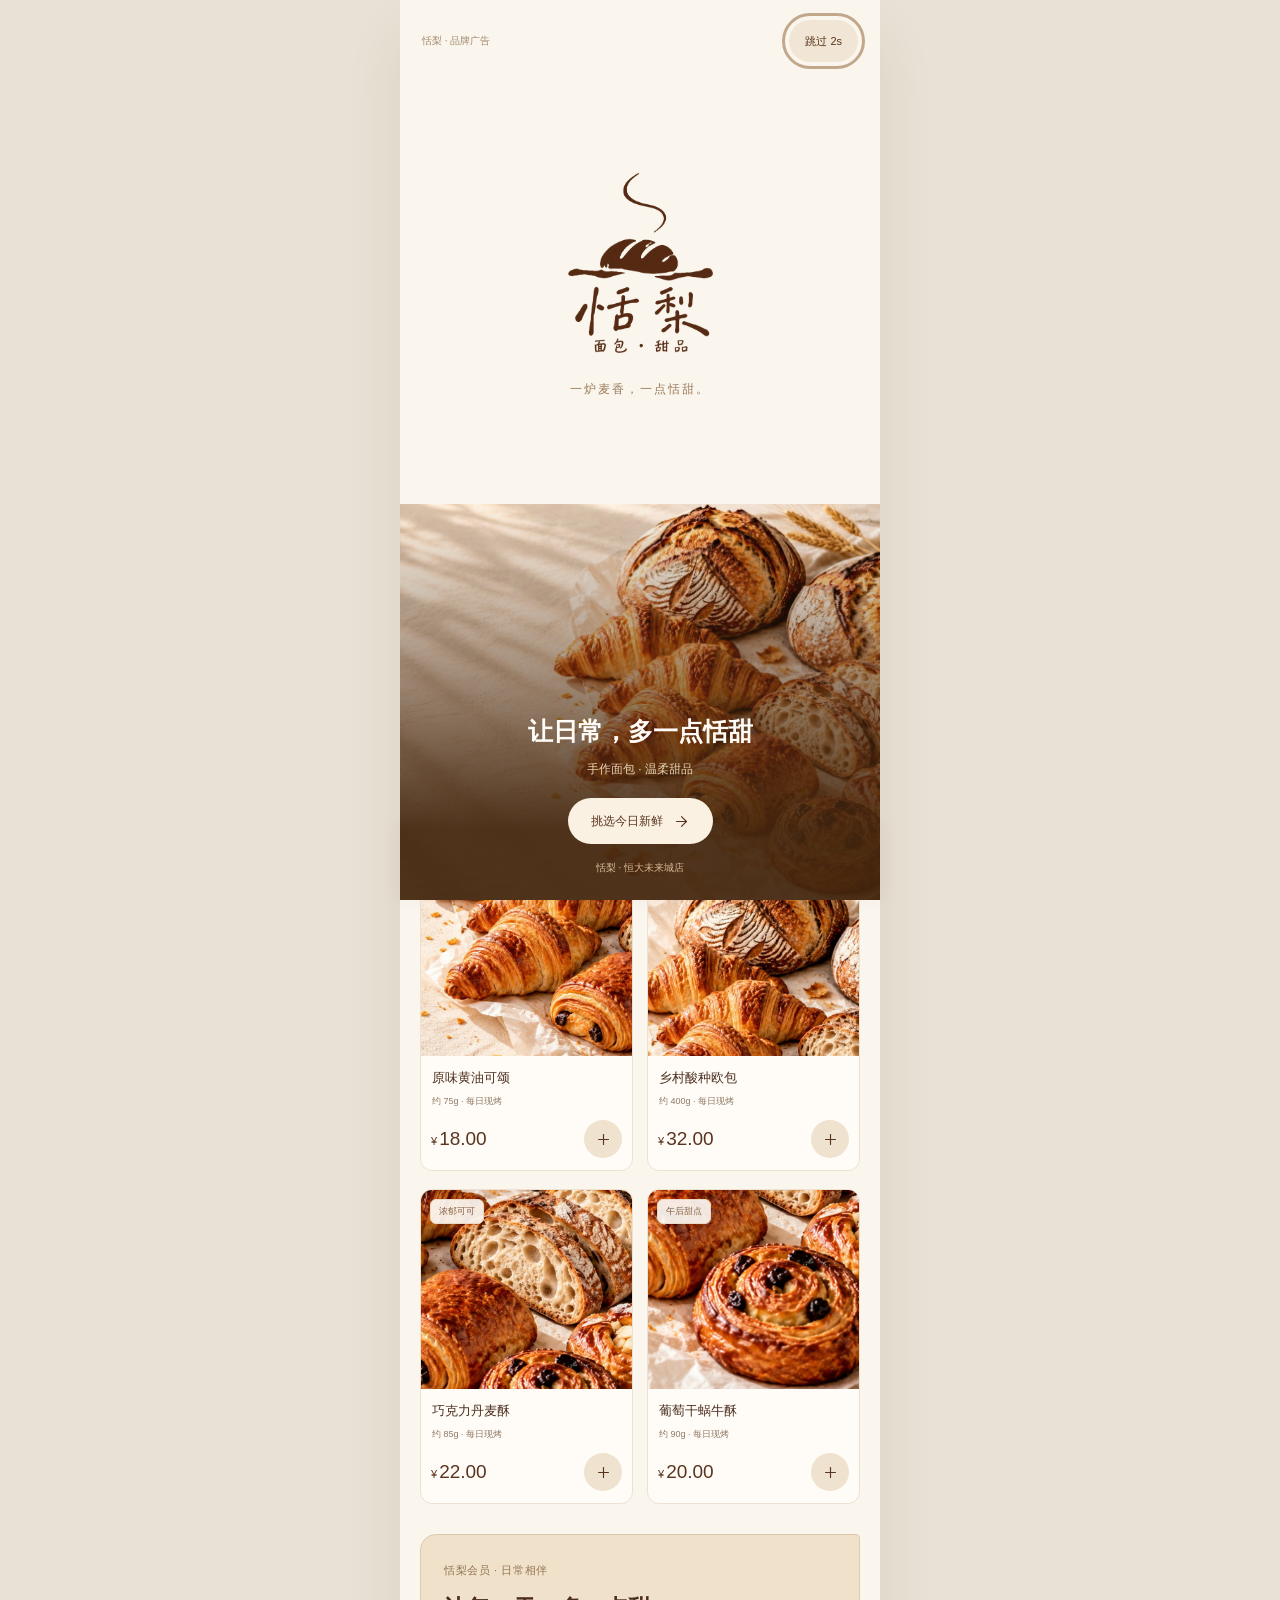
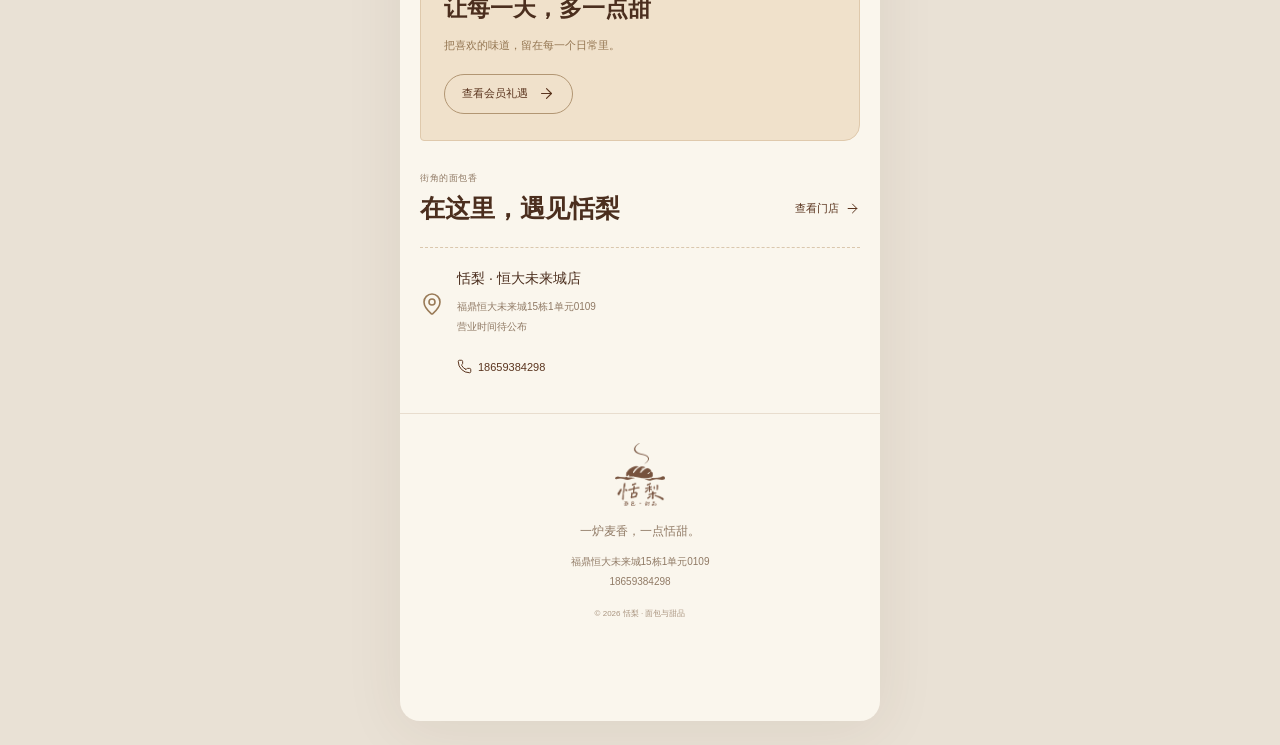
==== commit 7c0210b9: "Update bread dessert logo and add skippable launch advertisement" ====
--- a/site/index.html
+++ b/site/index.html
@@ -11,9 +11,9 @@
   <script src="./preview/app.js" defer></script>
 </head>
 <body>
-  <header class="header"><a class="brand" href="#home" aria-label="恬梨首页"><img class="header-logo" src="./miniprogram/assets/logo.png" alt="恬梨蛋糕面包 Logo"><span class="brand-name">恬梨<small>蛋糕 · 面包</small></span></a><button class="header-store" data-action="stores"><i data-lucide="map-pin"></i><span>恒大未来城店<small>到店自提</small></span></button><button class="header-bag icon-button" data-action="cart" aria-label="打开购物袋" title="购物袋"><i data-lucide="shopping-bag"></i><span id="bag-count">0</span></button></header>
+  <header class="header"><a class="brand" href="#home" aria-label="恬梨首页"><img class="header-logo" src="./miniprogram/assets/logo.png" alt="恬梨面包甜品 Logo"><span class="brand-name">恬梨<small>面包 · 甜品</small></span></a><button class="header-store" data-action="stores"><i data-lucide="map-pin"></i><span>恒大未来城店<small>到店自提</small></span></button><button class="header-bag icon-button" data-action="cart" aria-label="打开购物袋" title="购物袋"><i data-lucide="shopping-bag"></i><span id="bag-count">0</span></button></header>
   <main id="app"></main>
-  <footer class="site-footer"><a class="brand" href="#home"><img class="footer-logo" src="./miniprogram/assets/logo.png" alt="恬梨蛋糕面包"></a><p>一炉麦香，一点恬甜。</p><p class="footer-address">福鼎恒大未来城15栋1单元0109<br><a href="tel:18659384298">18659384298</a></p><span class="footer-small">© 2026 恬梨 · 蛋糕与面包</span></footer>
+  <footer class="site-footer"><a class="brand" href="#home"><img class="footer-logo" src="./miniprogram/assets/logo.png" alt="恬梨面包甜品"></a><p>一炉麦香，一点恬甜。</p><p class="footer-address">福鼎恒大未来城15栋1单元0109<br><a href="tel:18659384298">18659384298</a></p><span class="footer-small">© 2026 恬梨 · 面包与甜品</span></footer>
   <nav class="mobile-nav" aria-label="底部导航"><a href="#home" data-nav="home"><i data-lucide="house"></i><span>首页</span></a><a href="#products" data-nav="products"><i data-lucide="croissant"></i><span>产品</span></a><a href="#stores" data-nav="stores"><i data-lucide="map-pin"></i><span>门店</span></a><a href="#wallet" data-nav="wallet"><i data-lucide="user-round"></i><span>我的</span></a></nav>
   <dialog id="modal"></dialog><div id="toast" role="status" aria-live="polite"></div>
 </body>
--- a/site/preview/styles.css
+++ b/site/preview/styles.css
@@ -184,6 +184,23 @@
 #toast { position: fixed; z-index: 8; bottom: 102px; left: 50%; transform: translateX(-50%); background: #5a341eee; color: var(--paper); padding: 12px 20px; border-radius: 24px; font-size: 12px; opacity: 0; pointer-events: none; transition: opacity .2s; max-width: 85%; text-align: center; }
 #toast.visible { opacity: 1; }
 body:has(dialog[open]) { overflow: hidden; }
+body.showing-launch-ad { overflow: hidden; }
+.launch-ad { position: fixed; top: 0; bottom: 0; left: 50%; transform: translateX(-50%); z-index: 100; width: 100%; max-width: 480px; background: var(--cream); display: flex; flex-direction: column; height: 100dvh; }
+.launch-ad-top { display: flex; align-items: center; justify-content: space-between; padding: calc(20px + env(safe-area-inset-top)) 22px 6px; font-size: 10px; color: #a28a71; }
+.launch-ad-skip { border-radius: 22px; background: #f1e6d5; color: var(--brown); padding: 12px 16px; font-size: 11px; min-height: 42px; }
+.launch-ad-brand { flex: 1; min-height: 220px; display: flex; align-items: center; justify-content: center; flex-direction: column; gap: 24px; padding: 20px 0 25px; }
+.launch-ad-logo { width: 145px; height: 187px; object-fit: contain; }
+.launch-ad-brand p { font: 12px "Songti SC",SimSun,serif; color: #9b7a59; letter-spacing: 2px; }
+.launch-ad-bottom { position: relative; height: 44dvh; min-height: 220px; }
+.launch-ad-photo { width: 100%; height: 100%; object-fit: cover; }
+.launch-ad-shade { position: absolute; inset: 0; background: linear-gradient(180deg,#faf6ed00,#43260eee 82%); }
+.launch-ad-copy { position: absolute; bottom: 0; left: 0; right: 0; text-align: center; color: var(--paper); padding: 25px 22px calc(25px + env(safe-area-inset-bottom)); }
+.launch-ad-copy h2 { font-size: 25px; }
+.launch-ad-copy p { font-size: 12px; color: #e8d4b6; margin: 13px 0 20px; }
+.launch-ad-cta { display: inline-flex; align-items: center; justify-content: center; gap: 10px; padding: 14px 23px; background: #faf1e2; color: var(--brown); border-radius: 28px; font-size: 12px; min-height: 46px; }
+.launch-ad-cta svg { width: 17px; height: 17px; }
+.launch-ad-copy small { display: block; margin-top: 17px; font-size: 10px; color: #d6bb97; }
+@media(max-height:600px) { .launch-ad-brand { min-height: 160px; gap: 12px; padding: 10px 0; } .launch-ad-logo { width: 105px; height: 137px; } .launch-ad-top { padding-top: 12px; } .launch-ad-copy { padding-bottom: 15px; } }
 @media(max-width:600px) { html { background: var(--cream); } body { margin: 0 auto; border-radius: 0; box-shadow: none; } }
 @media(max-width:350px) { .header { padding: 12px 15px; gap: 7px; } .header-store { font-size: 10px; } .header-logo { width: 30px; height: 46px; } .brand-name { font-size: 23px; } .container { padding: 0 16px; } .hero-inner { padding-left: 18px; } .hero h1 { font-size: 27px; } .promise { gap: 17px; } .product h3 { font-size: 12px; margin-left: 9px; margin-right: 9px; } .product>p { font-size: 8px; margin-left: 9px; margin-right: 9px; } .product-bottom { margin-left: 9px; margin-right: 9px; } .price { font-size: 16px; } .add { width: 33px; height: 33px; } .membership { margin: 0 16px; } .membership .container { padding: 0 18px; } .membership h2 { font-size: 21px; } .member-header { gap: 9px; } .member-header h3 { font-size: 12px; } }
 @media(prefers-reduced-motion:reduce) { * { transition: none!important; } .product-photo:hover img { transform: none; } }
